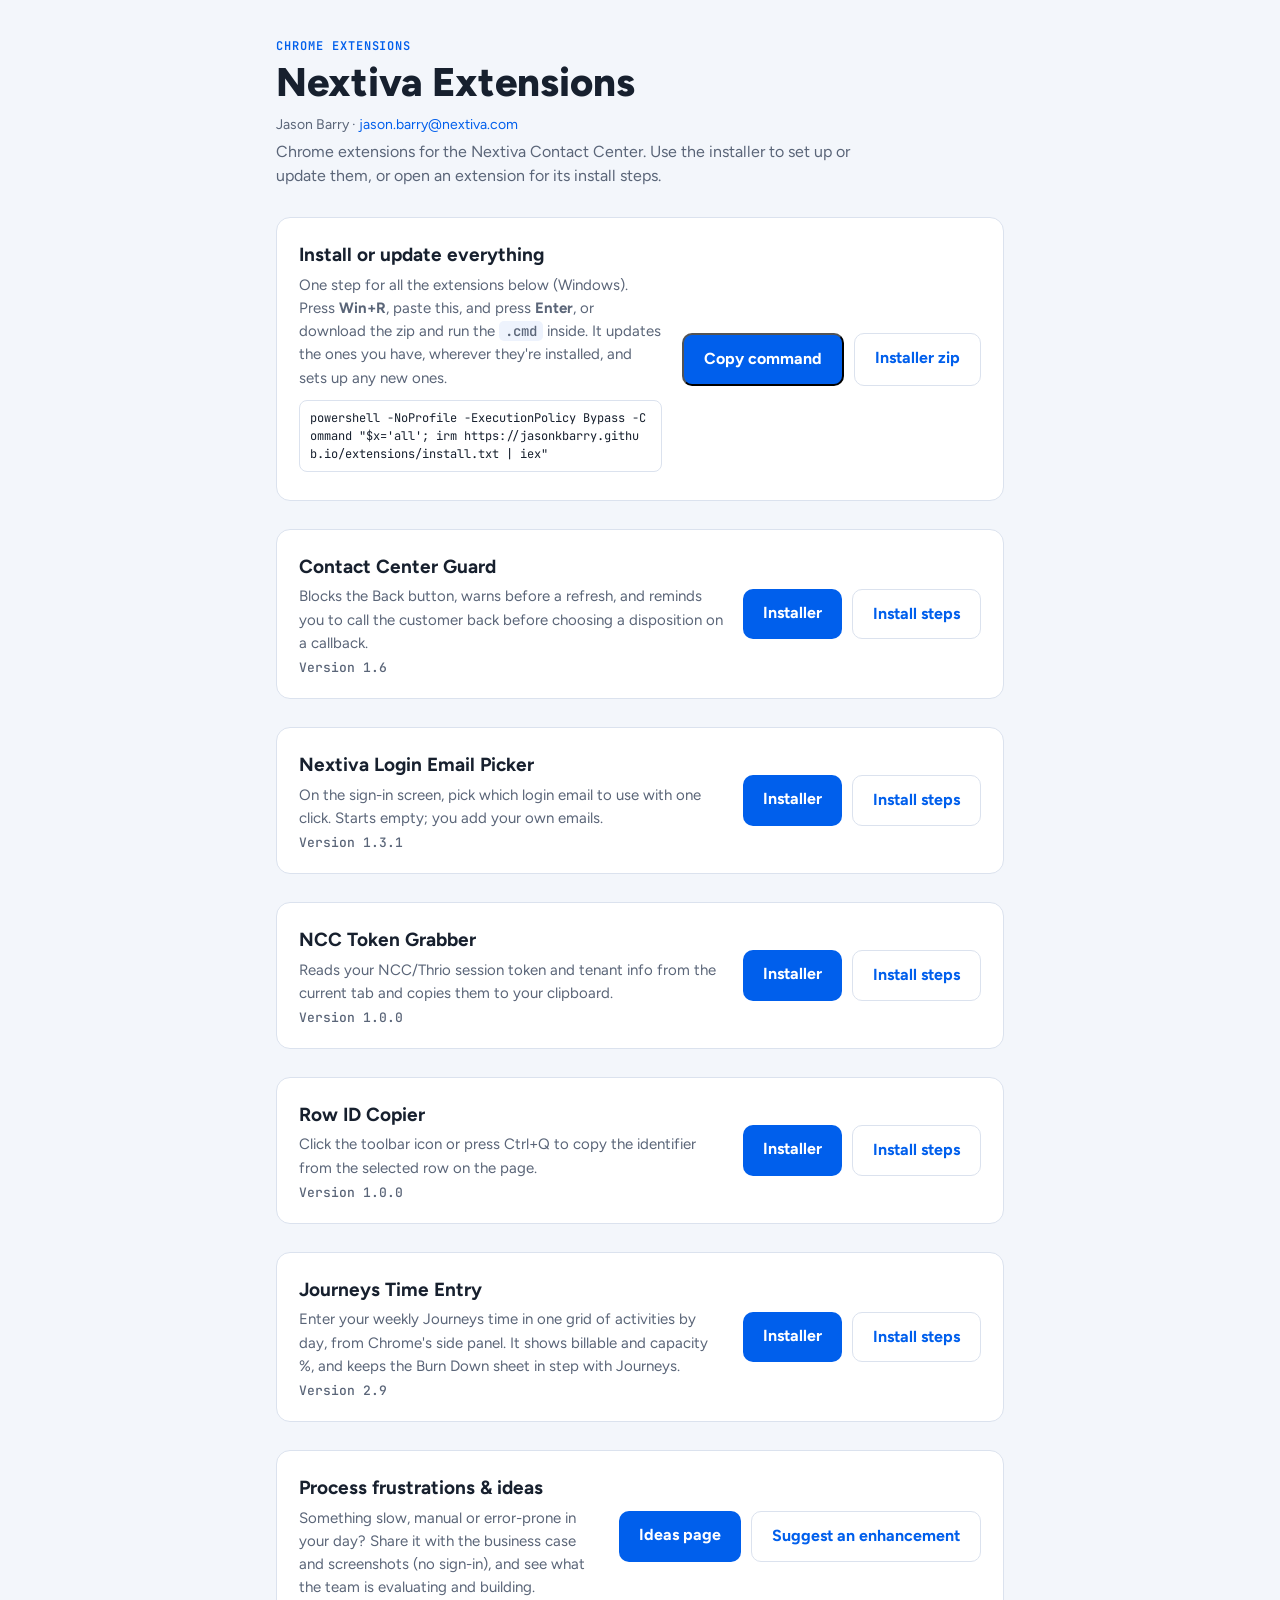
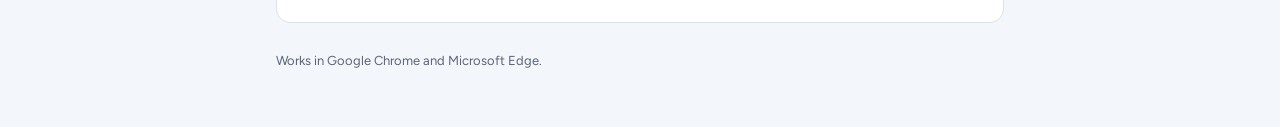
==== index.html @ 309cffff "Journeys Time Entry 2.9: explain out-of-date Burn Down script Save & test reports the script version" ====
<!doctype html>
<html lang="en">
<head>
<meta charset="utf-8">
<meta name="viewport" content="width=device-width, initial-scale=1">
<title>Nextiva Extensions</title>
<link rel="preconnect" href="https://fonts.googleapis.com">
<link rel="stylesheet" href="https://fonts.googleapis.com/css2?family=Figtree:wght@400;600;700;800&family=JetBrains+Mono:wght@500&display=swap">
<link rel="stylesheet" href="style.css">
</head>
<body>
<div class="wrap">
  <header>
    <div class="eyebrow">Chrome extensions</div>
    <h1>Nextiva Extensions</h1>
    <p class="byline">Jason Barry · <a href="mailto:jason.barry@nextiva.com">jason.barry@nextiva.com</a></p>
    <p class="lede">Chrome extensions for the Nextiva Contact Center. Use the installer to set up or update them, or open an extension for its install steps.</p>
  </header>
  <div class="card allcard">
    <div class="meta">
      <h3>Install or update everything</h3>
      <p>One step for all the extensions below (Windows). Press <strong>Win+R</strong>, paste this, and press <strong>Enter</strong>, or download the zip and run the <code>.cmd</code> inside. It updates the ones you have, wherever they're installed, and sets up any new ones.</p>
      <pre class="cmdline" id="cmd-all">powershell -NoProfile -ExecutionPolicy Bypass -Command &quot;$x=&#x27;all&#x27;; irm https://jasonkbarry.github.io/extensions/install.txt | iex&quot;</pre>
    </div>
    <div class="btns">
      <button class="btn" onclick="navigator.clipboard.writeText(document.getElementById('cmd-all').textContent);this.textContent='Copied';">Copy command</button>
      <a class="btn ghost" href="Install-AllNextivaExtensions.zip" download>Installer zip</a>
    </div>
  </div>
  <div class="card">
    <div class="meta">
      <h3>Contact Center Guard</h3>
      <p>Blocks the Back button, warns before a refresh, and reminds you to call the customer back before choosing a disposition on a callback.</p>
      <span class="file">Version 1.6</span>
    </div>
    <div class="btns">
      <a class="btn" href="Install-ContactCenterGuard.zip" download>Installer</a>
      <a class="btn ghost" href="contact-center-guard.html">Install steps</a>
    </div>
  </div>
  <div class="card">
    <div class="meta">
      <h3>Nextiva Login Email Picker</h3>
      <p>On the sign-in screen, pick which login email to use with one click. Starts empty; you add your own emails.</p>
      <span class="file">Version 1.3.1</span>
    </div>
    <div class="btns">
      <a class="btn" href="Install-EmailPicker.zip" download>Installer</a>
      <a class="btn ghost" href="email-picker.html">Install steps</a>
    </div>
  </div>
  <div class="card">
    <div class="meta">
      <h3>NCC Token Grabber</h3>
      <p>Reads your NCC/Thrio session token and tenant info from the current tab and copies them to your clipboard.</p>
      <span class="file">Version 1.0.0</span>
    </div>
    <div class="btns">
      <a class="btn" href="Install-NCCTokenGrabber.zip" download>Installer</a>
      <a class="btn ghost" href="ncc-token-grabber.html">Install steps</a>
    </div>
  </div>
  <div class="card">
    <div class="meta">
      <h3>Row ID Copier</h3>
      <p>Click the toolbar icon or press Ctrl+Q to copy the identifier from the selected row on the page.</p>
      <span class="file">Version 1.0.0</span>
    </div>
    <div class="btns">
      <a class="btn" href="Install-RowIDCopier.zip" download>Installer</a>
      <a class="btn ghost" href="row-id-copier.html">Install steps</a>
    </div>
  </div>
  <div class="card">
    <div class="meta">
      <h3>Journeys Time Entry</h3>
      <p>Enter your weekly Journeys time in one grid of activities by day, from Chrome's side panel. It shows billable and capacity %, and keeps the Burn Down sheet in step with Journeys.</p>
      <span class="file">Version 2.9</span>
    </div>
    <div class="btns">
      <a class="btn" href="Install-JourneysTimeEntry.zip" download>Installer</a>
      <a class="btn ghost" href="journeys-time-entry.html">Install steps</a>
    </div>
  </div>
  <div class="card">
    <div class="meta">
      <h3>Process frustrations &amp; ideas</h3>
      <p>Something slow, manual or error-prone in your day? Share it with the business case and screenshots (no sign-in), and see what the team is evaluating and building.</p>
    </div>
    <div class="btns">
      <a class="btn" href="ideas.html">Ideas page</a>
      <a class="btn ghost" href="https://github.com/jasonkbarry/extensions/issues/new?template=enhancement.yml" target="_blank">Suggest an enhancement</a>
    </div>
  </div>
  <footer>Works in Google Chrome and Microsoft Edge.</footer>
</div>
</body>
</html>
---- style.css ----
:root {
  --bg: #f3f6fb; --panel: #ffffff; --ink: #17202e; --muted: #5a6578; --line: #dbe2ee;
  --accent: #005fec; --accent-ink: #ffffff; --chip: #eef3fd;
  --font: "Figtree", "Segoe UI", system-ui, sans-serif;
  --mono: "JetBrains Mono", ui-monospace, Consolas, monospace;
}
@media (prefers-color-scheme: dark) {
  :root { --bg: #0f1520; --panel: #161e2c; --ink: #e8edf6; --muted: #9aa7bc; --line: #2a3446;
          --accent: #4d8dff; --accent-ink: #08101e; --chip: #1c2a44; color-scheme: dark; }
}
* { box-sizing: border-box; }
html { -webkit-text-size-adjust: 100%; }
body { margin: 0; background: var(--bg); color: var(--ink); font: 16px/1.55 var(--font); }
.wrap { max-width: 760px; margin: 0 auto; padding: 40px max(16px, env(safe-area-inset-right)) 56px max(16px, env(safe-area-inset-left)); display: grid; gap: 28px; }
a { color: var(--accent); }
.crumb { font-size: 14px; }
.eyebrow { font: 600 12px/1 var(--mono); letter-spacing: .08em; text-transform: uppercase; color: var(--accent); }
h1 { font-weight: 800; font-size: clamp(28px, 5vw, 40px); line-height: 1.1; margin: 8px 0 10px; text-wrap: balance; }
h2 { font-size: 20px; margin: 0 0 12px; }
.lede { margin: 0; color: var(--muted); max-width: 62ch; }
.card { background: var(--panel); border: 1px solid var(--line); border-radius: 14px; padding: 22px; display: flex; flex-wrap: wrap; align-items: center; gap: 14px 20px; }
.card .meta { flex: 1 1 260px; min-width: 0; display: grid; gap: 4px; }
.card h3 { margin: 0; font-size: 19px; }
.card p { margin: 0; color: var(--muted); font-size: 15px; }
.file { font: 500 13px var(--mono); color: var(--muted); overflow-wrap: anywhere; }
.btns { display: flex; flex-wrap: wrap; gap: 10px; }
.btn { display: inline-block; font-weight: 700; text-decoration: none; border-radius: 10px; padding: 12px 20px; background: var(--accent); color: var(--accent-ink); }
.btn.ghost { background: transparent; color: var(--accent); border: 1px solid var(--line); }
.btn:hover { filter: brightness(1.08); }
.btn:focus-visible { outline: 3px solid var(--ink); outline-offset: 2px; }
ol.steps { list-style: none; margin: 0; padding: 0; display: grid; gap: 14px; counter-reset: s; }
ol.steps li { counter-increment: s; display: grid; grid-template-columns: 32px 1fr; gap: 12px; }
ol.steps li::before { content: counter(s); width: 32px; height: 32px; border-radius: 50%; background: var(--chip); color: var(--accent); font-weight: 700; line-height: 32px; text-align: center; }
ol.steps li > div { min-width: 0; padding-top: 4px; }
ul.list { margin: 0; padding-left: 20px; display: grid; gap: 6px; }
code { font: 500 14px var(--mono); background: var(--chip); padding: 1px 6px; border-radius: 5px; overflow-wrap: anywhere; }
.note { font-size: 14px; color: var(--muted); margin: 0; }
footer { font-size: 13px; color: var(--muted); }

.byline { margin: 0 0 4px; font-size: 14px; color: var(--muted); }
.byline a { color: var(--accent); text-decoration: none; }
.byline a:hover { text-decoration: underline; }

.cmdline { white-space: pre-wrap; word-break: break-all; background: var(--panel); border: 1px solid var(--line); border-radius: 8px; padding: 8px 10px; margin: 6px 0; font: 12px/1.5 'JetBrains Mono', monospace; }
.btn.small { padding: 4px 12px; font-size: 13px; }
button.btn { font: inherit; font-weight: 700; cursor: pointer; }
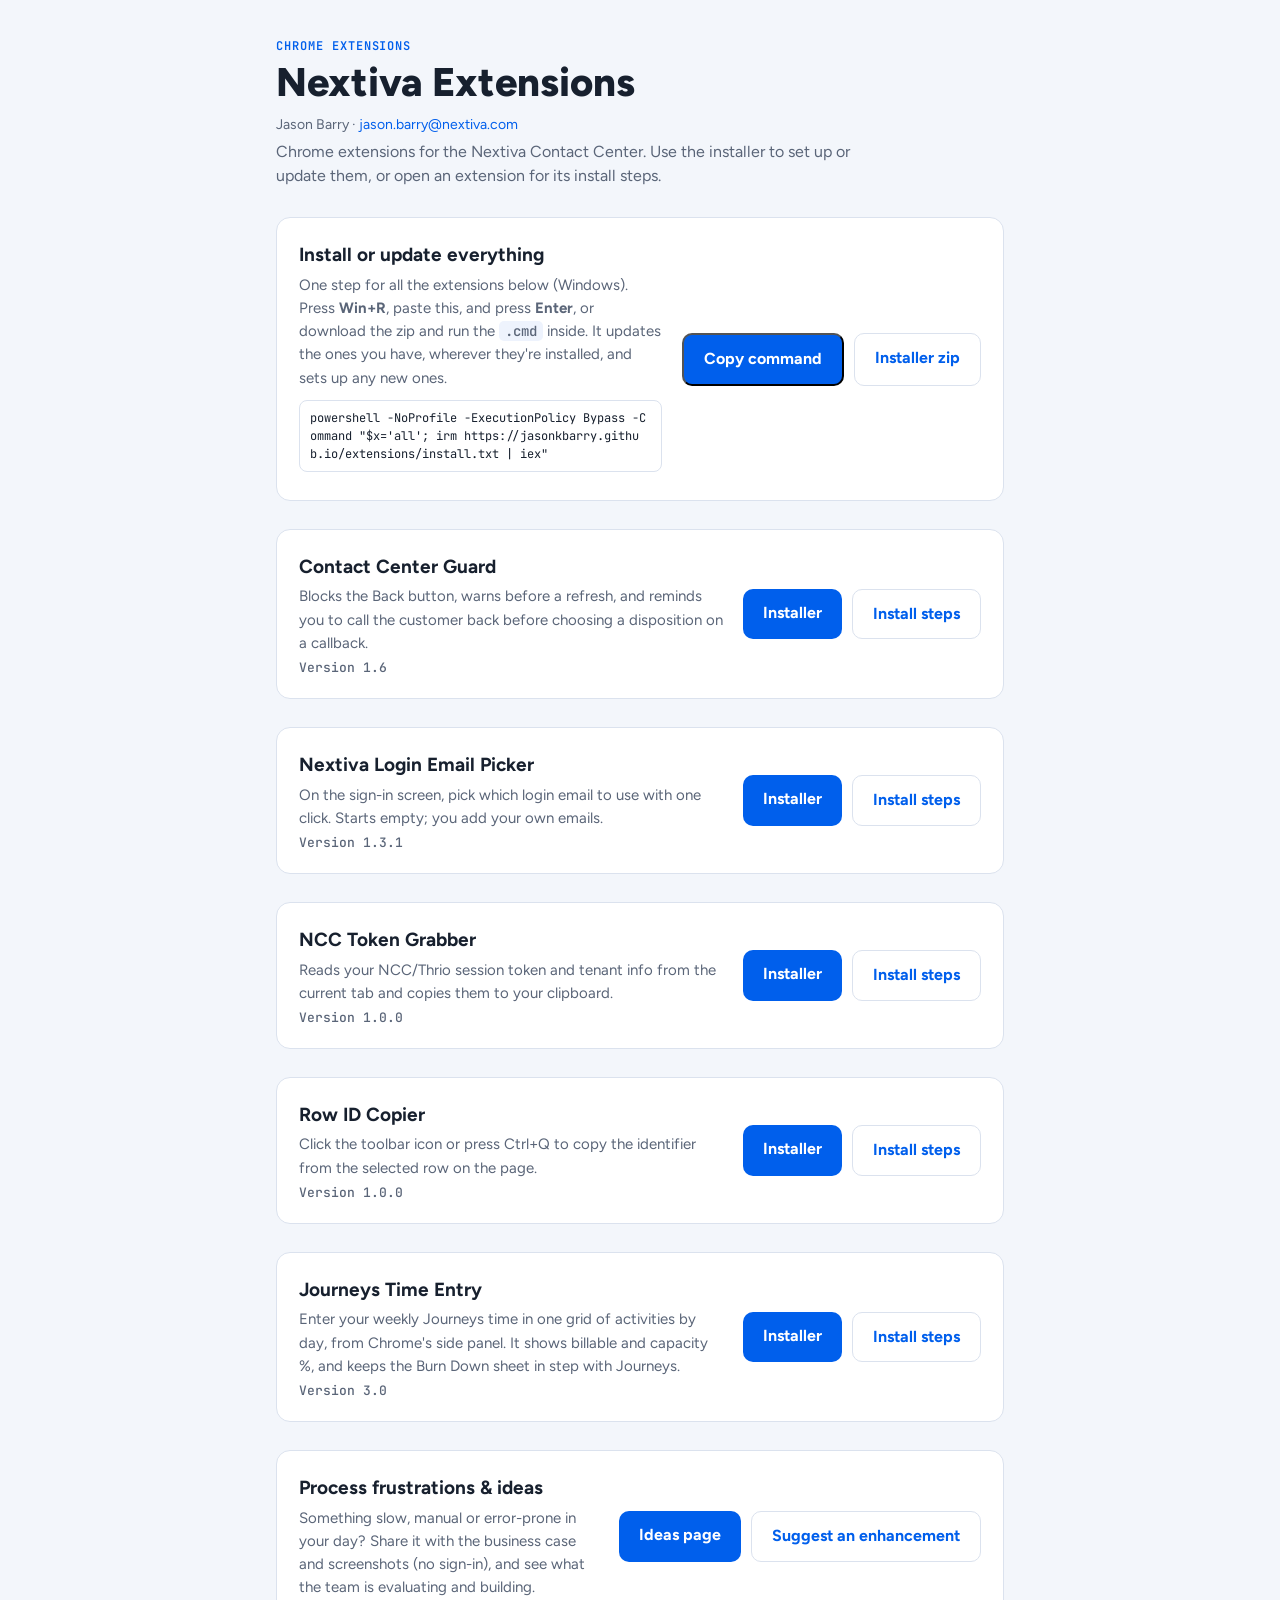
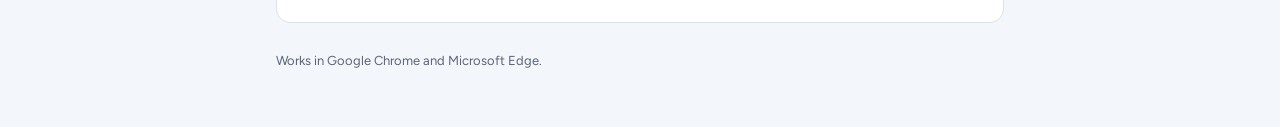
==== commit 7cd42560: "Journeys Time Entry 3.0: sign-in link and script link - Messages that need a Journeys sign-in includ" ====
--- a/index.html
+++ b/index.html
@@ -75,7 +75,7 @@
     <div class="meta">
       <h3>Journeys Time Entry</h3>
       <p>Enter your weekly Journeys time in one grid of activities by day, from Chrome's side panel. It shows billable and capacity %, and keeps the Burn Down sheet in step with Journeys.</p>
-      <span class="file">Version 2.9</span>
+      <span class="file">Version 3.0</span>
     </div>
     <div class="btns">
       <a class="btn" href="Install-JourneysTimeEntry.zip" download>Installer</a>
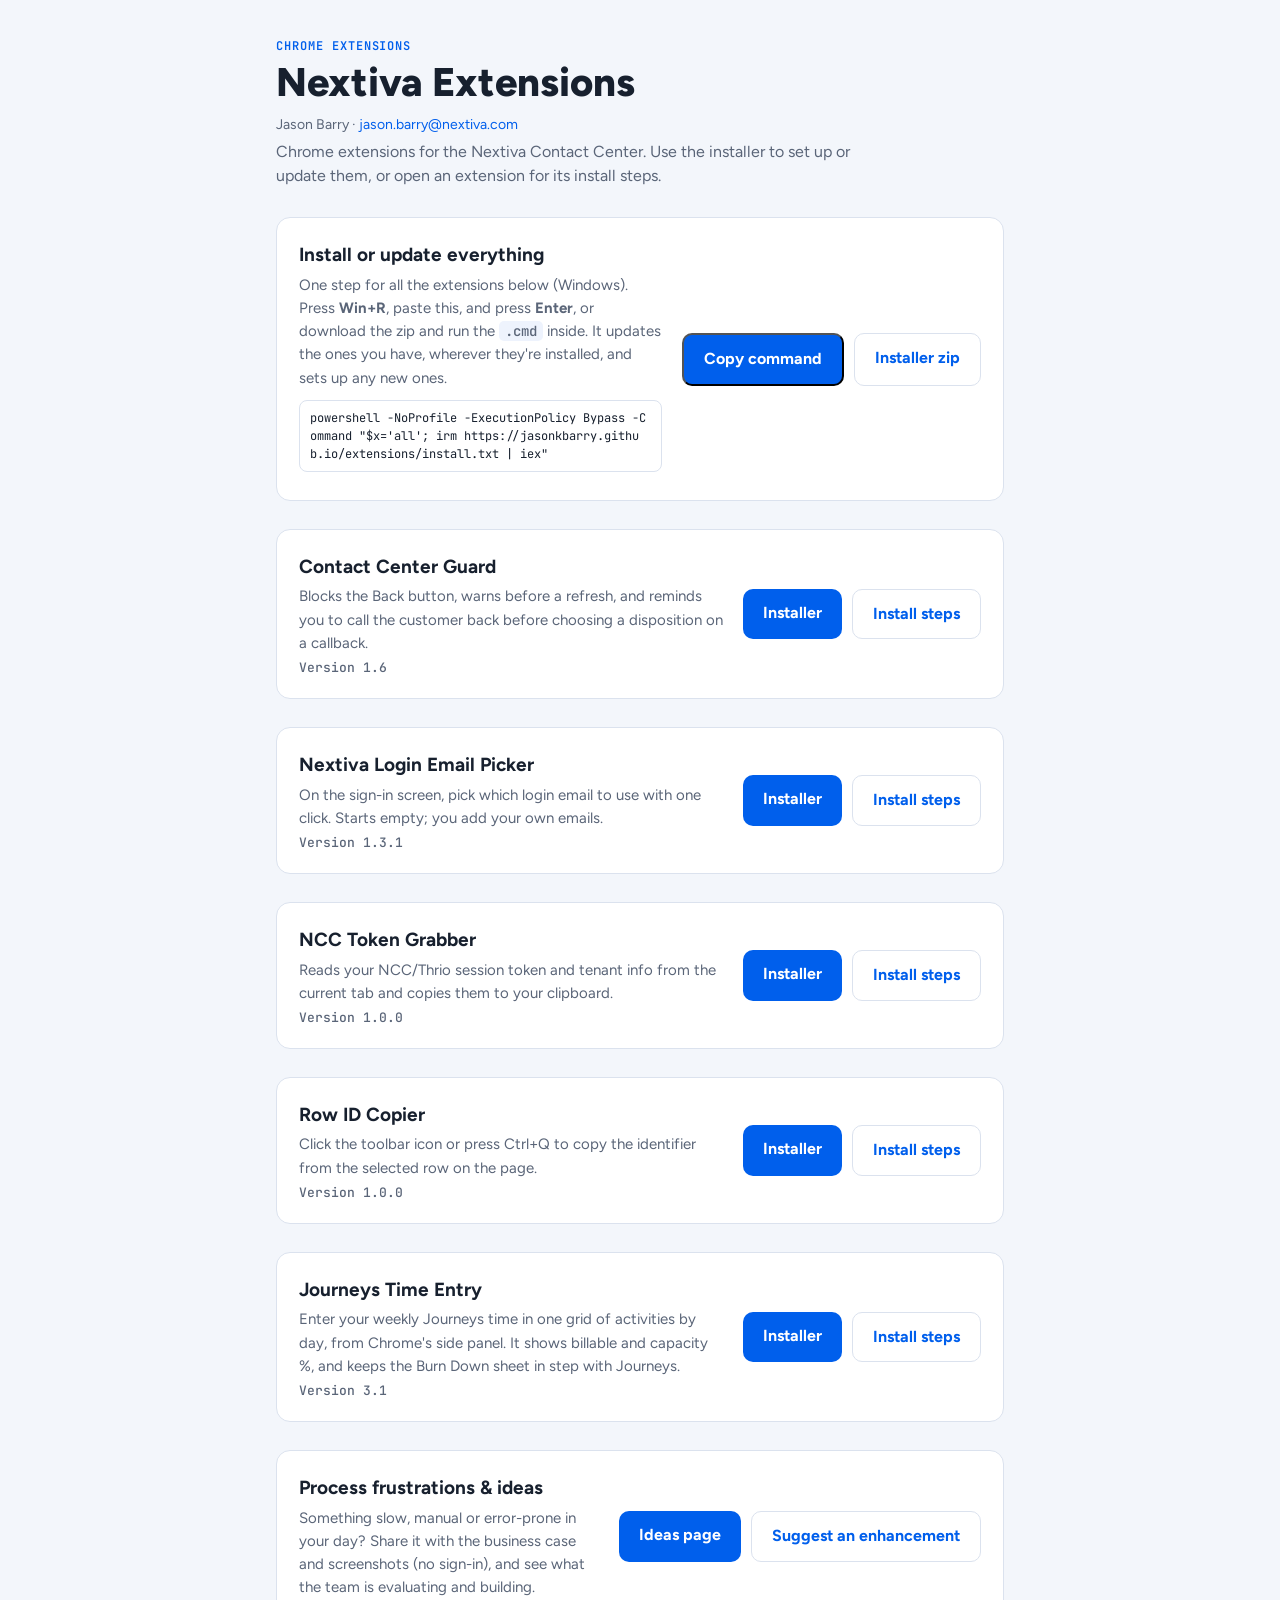
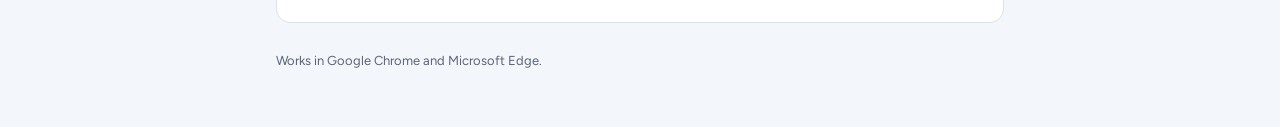
==== commit 75e7840d: "Journeys Time Entry 3.1: renew idle Journeys session; confirm board removal - On a 401 the extension" ====
--- a/index.html
+++ b/index.html
@@ -75,7 +75,7 @@
     <div class="meta">
       <h3>Journeys Time Entry</h3>
       <p>Enter your weekly Journeys time in one grid of activities by day, from Chrome's side panel. It shows billable and capacity %, and keeps the Burn Down sheet in step with Journeys.</p>
-      <span class="file">Version 3.0</span>
+      <span class="file">Version 3.1</span>
     </div>
     <div class="btns">
       <a class="btn" href="Install-JourneysTimeEntry.zip" download>Installer</a>
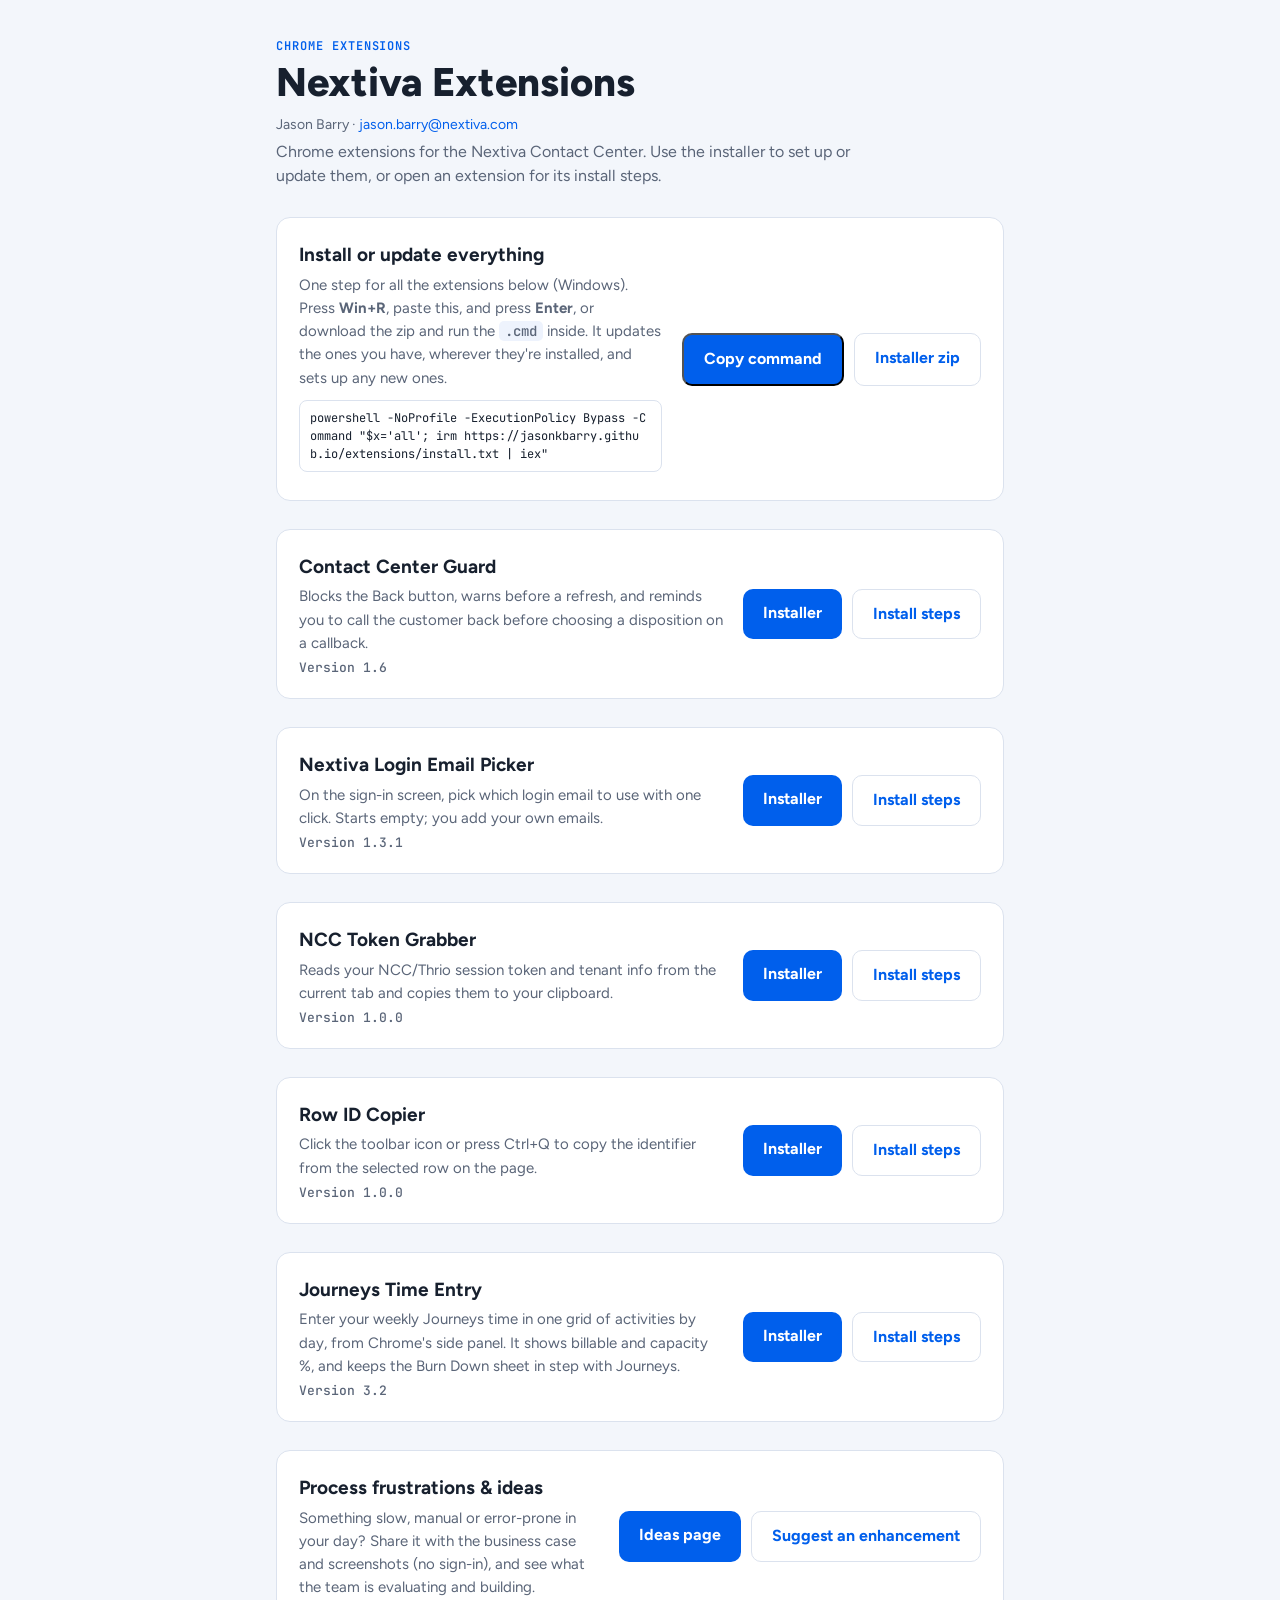
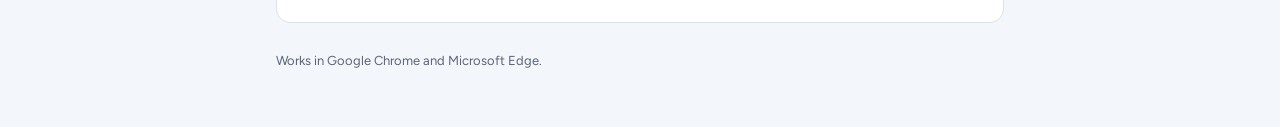
==== commit 718aff9a: "Journeys Time Entry 3.2: IE CSP levels CSP level dropdown adds Standard - IE, Advanced - IE and Sign" ====
--- a/index.html
+++ b/index.html
@@ -75,7 +75,7 @@
     <div class="meta">
       <h3>Journeys Time Entry</h3>
       <p>Enter your weekly Journeys time in one grid of activities by day, from Chrome's side panel. It shows billable and capacity %, and keeps the Burn Down sheet in step with Journeys.</p>
-      <span class="file">Version 3.1</span>
+      <span class="file">Version 3.2</span>
     </div>
     <div class="btns">
       <a class="btn" href="Install-JourneysTimeEntry.zip" download>Installer</a>
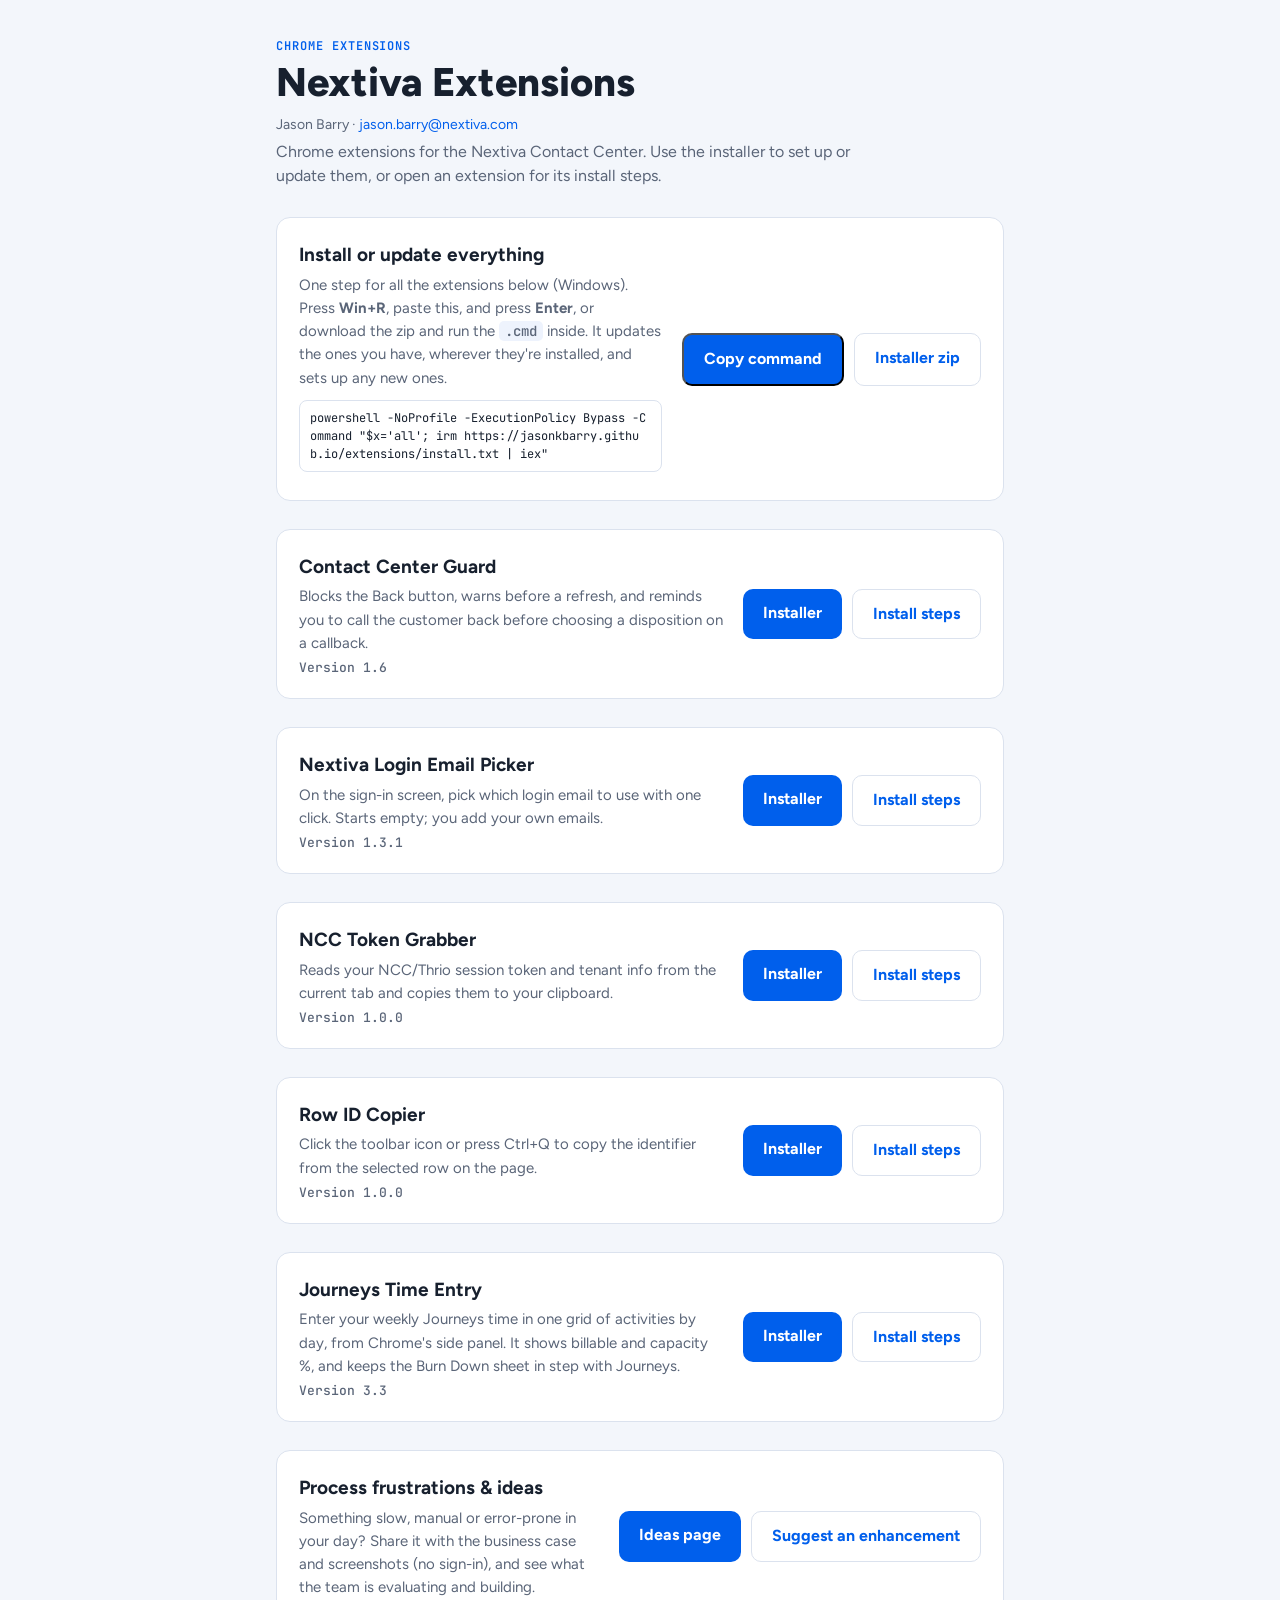
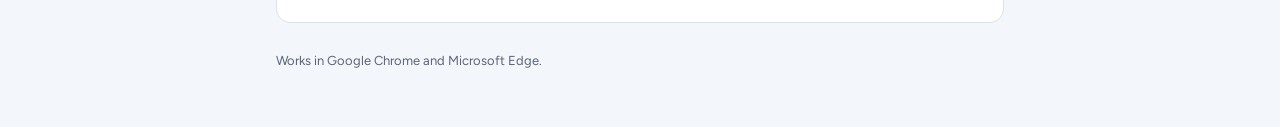
==== commit e2d45405: "Journeys Time Entry 3.3: Burn Down customer suggestions - Customer name and account boxes suggest cu" ====
--- a/index.html
+++ b/index.html
@@ -75,7 +75,7 @@
     <div class="meta">
       <h3>Journeys Time Entry</h3>
       <p>Enter your weekly Journeys time in one grid of activities by day, from Chrome's side panel. It shows billable and capacity %, and keeps the Burn Down sheet in step with Journeys.</p>
-      <span class="file">Version 3.2</span>
+      <span class="file">Version 3.3</span>
     </div>
     <div class="btns">
       <a class="btn" href="Install-JourneysTimeEntry.zip" download>Installer</a>
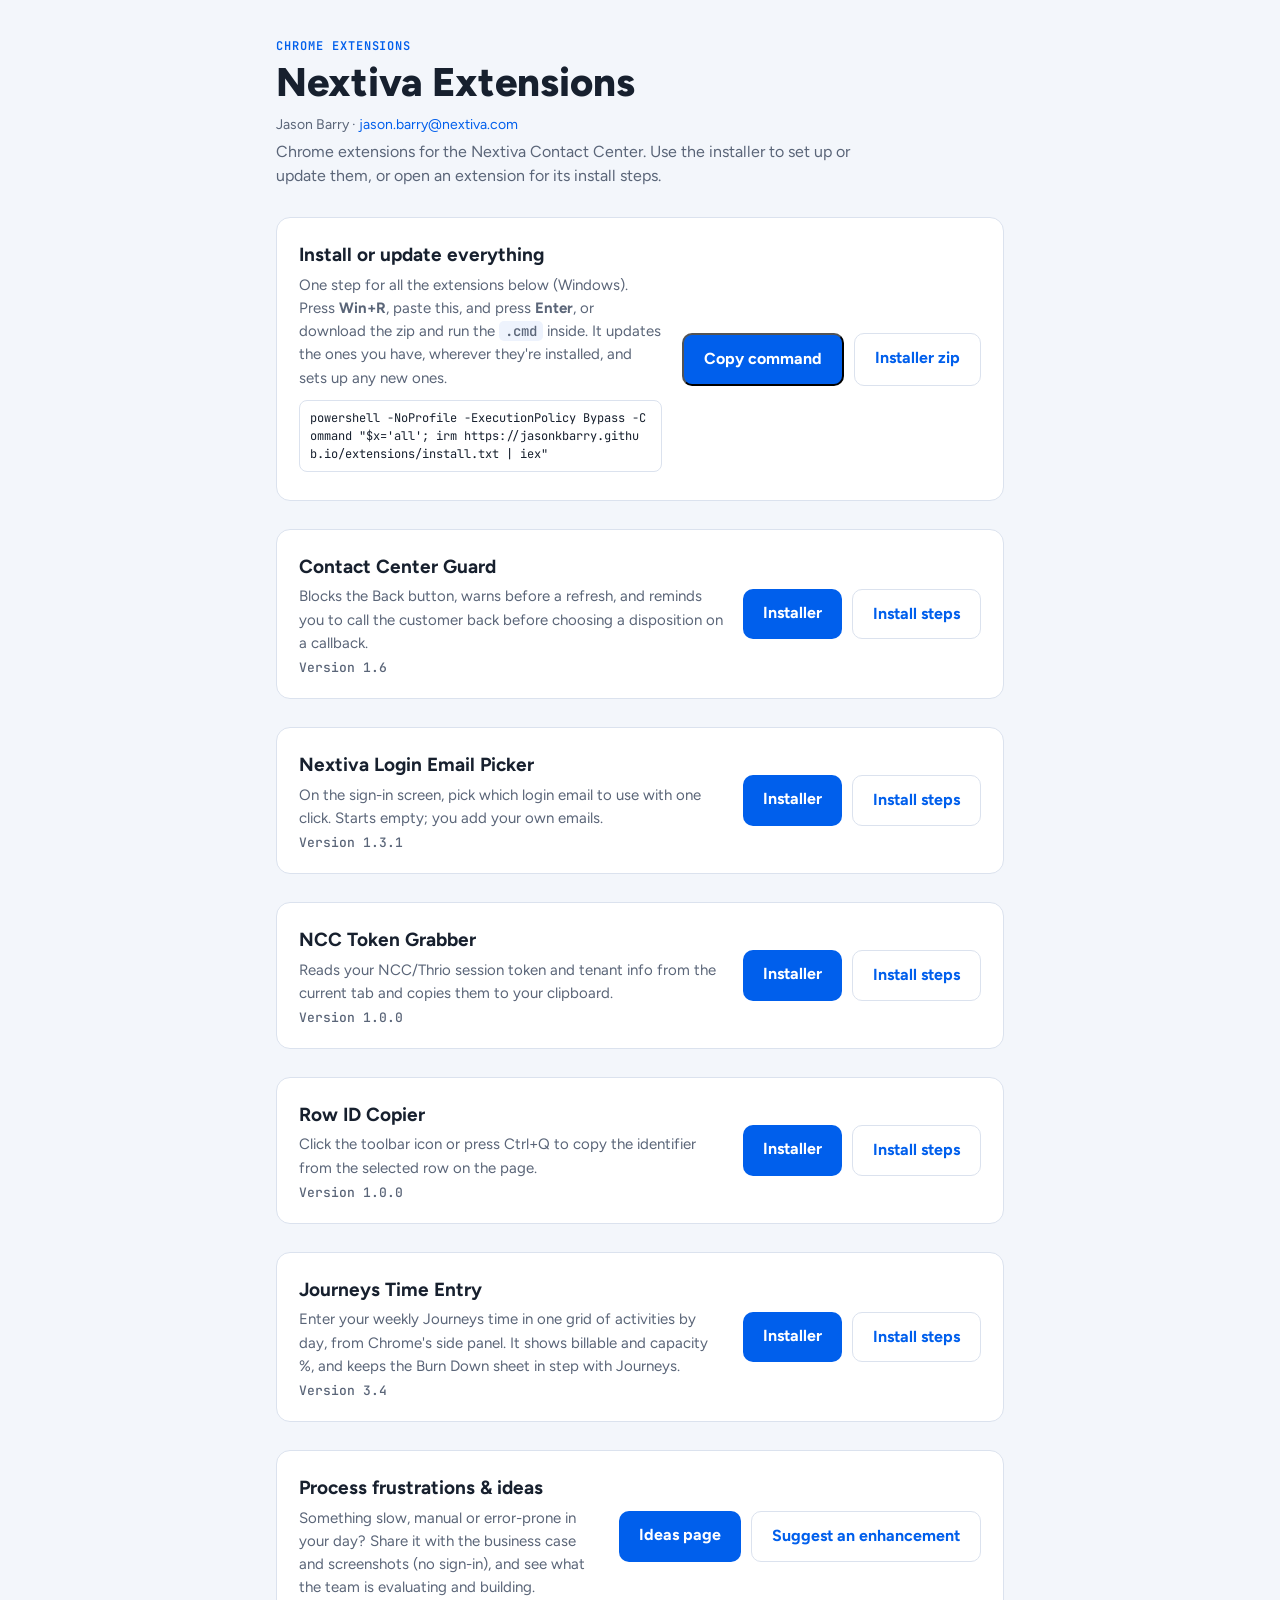
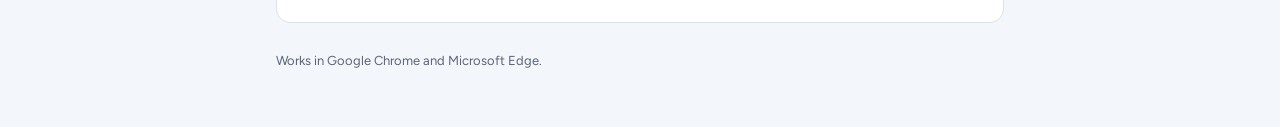
==== commit 91474a60: "Journeys Time Entry 3.4: team Burn Down script support - Team setup code (JTE1:...) fills in the she" ====
--- a/index.html
+++ b/index.html
@@ -75,7 +75,7 @@
     <div class="meta">
       <h3>Journeys Time Entry</h3>
       <p>Enter your weekly Journeys time in one grid of activities by day, from Chrome's side panel. It shows billable and capacity %, and keeps the Burn Down sheet in step with Journeys.</p>
-      <span class="file">Version 3.3</span>
+      <span class="file">Version 3.4</span>
     </div>
     <div class="btns">
       <a class="btn" href="Install-JourneysTimeEntry.zip" download>Installer</a>
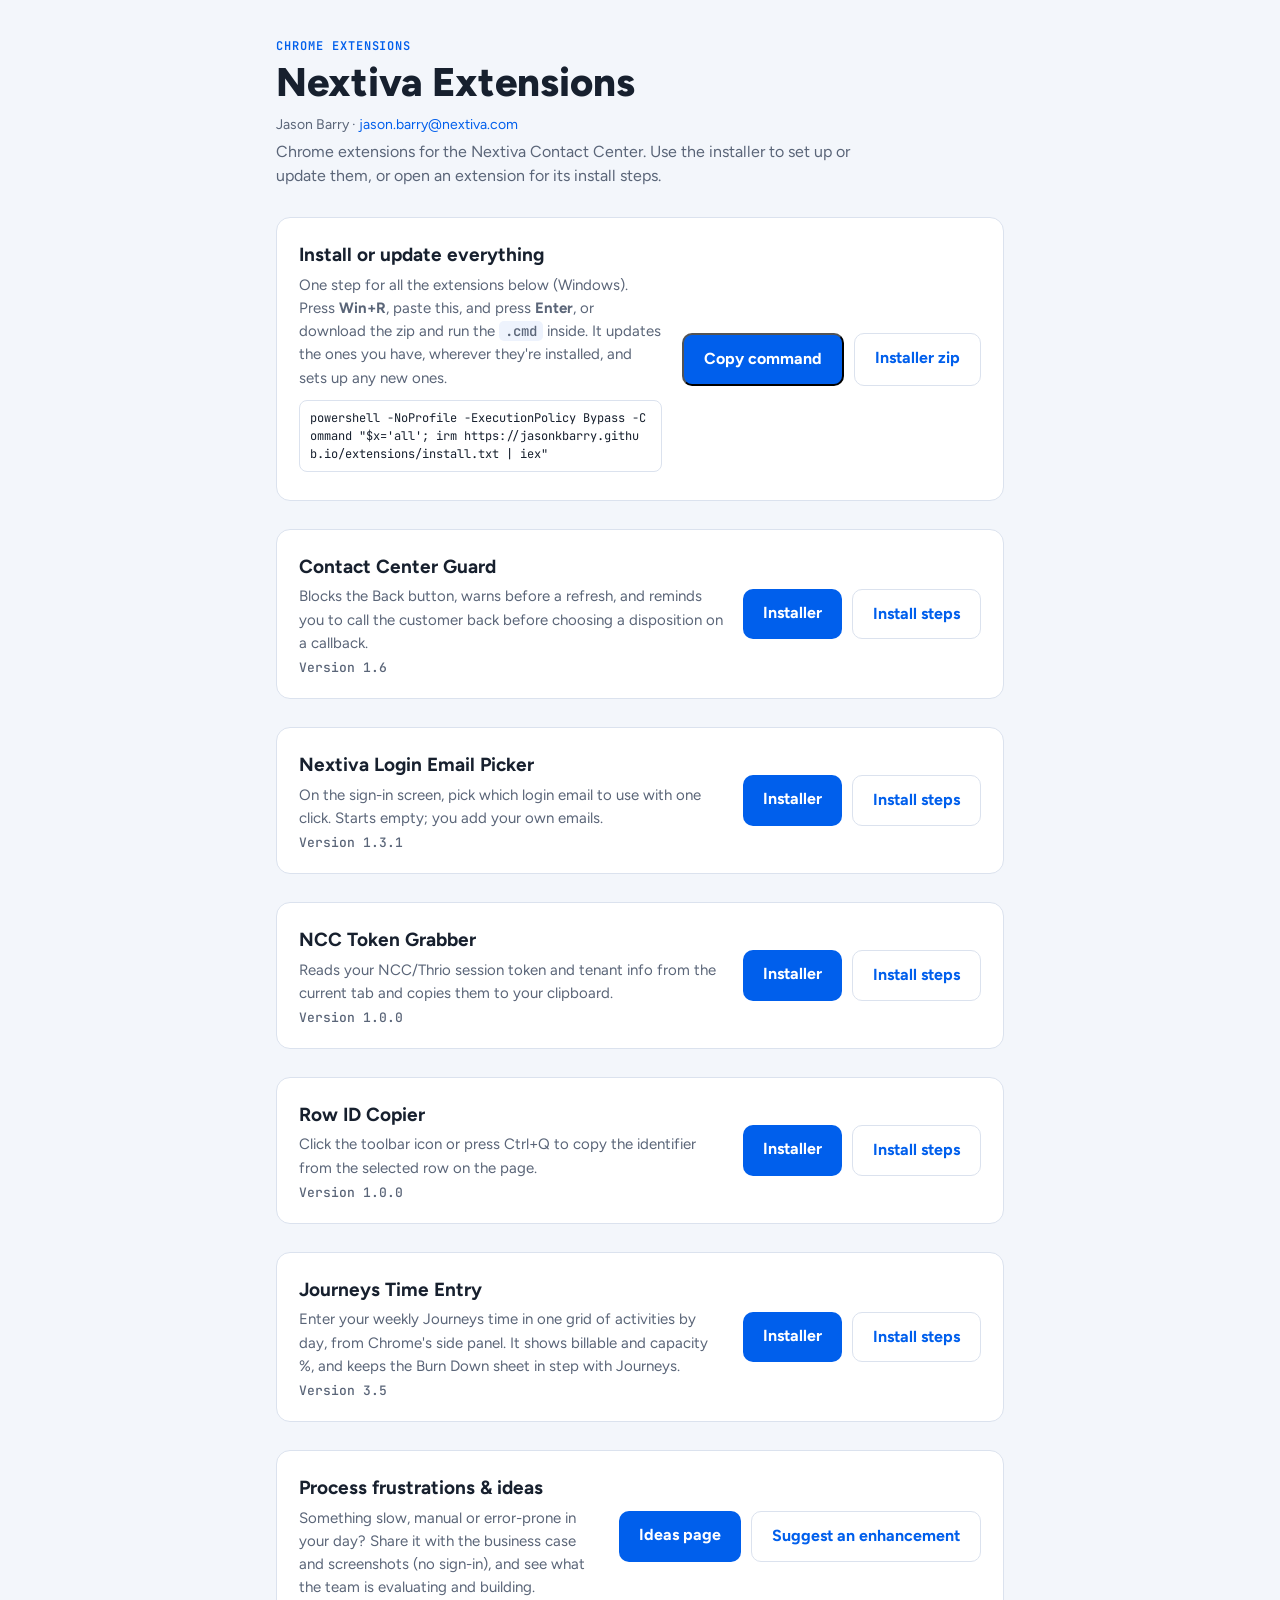
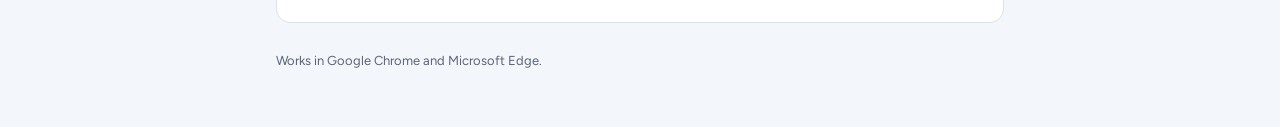
==== commit 88f3b9f0: "Journeys Time Entry 3.5: team Burn Down script built in The shared Burn Down script (Workspace-only " ====
--- a/index.html
+++ b/index.html
@@ -75,7 +75,7 @@
     <div class="meta">
       <h3>Journeys Time Entry</h3>
       <p>Enter your weekly Journeys time in one grid of activities by day, from Chrome's side panel. It shows billable and capacity %, and keeps the Burn Down sheet in step with Journeys.</p>
-      <span class="file">Version 3.4</span>
+      <span class="file">Version 3.5</span>
     </div>
     <div class="btns">
       <a class="btn" href="Install-JourneysTimeEntry.zip" download>Installer</a>
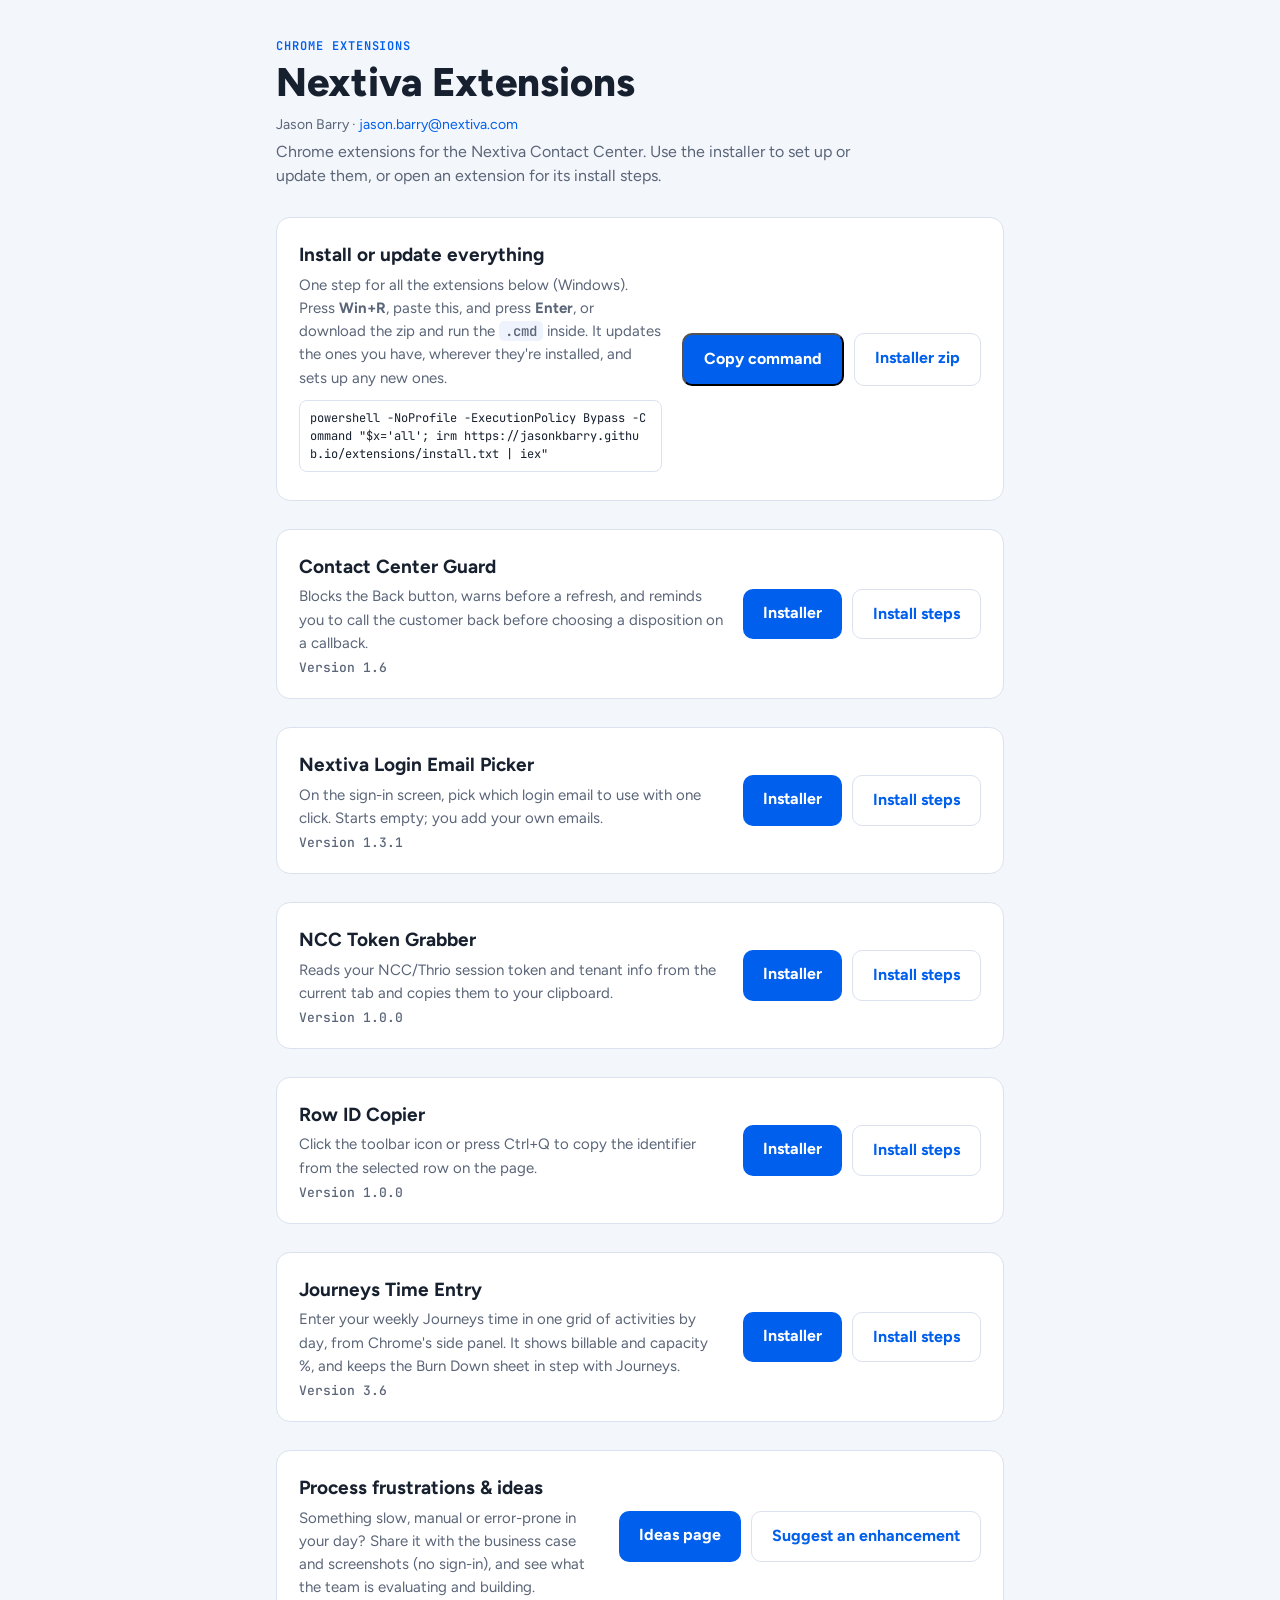
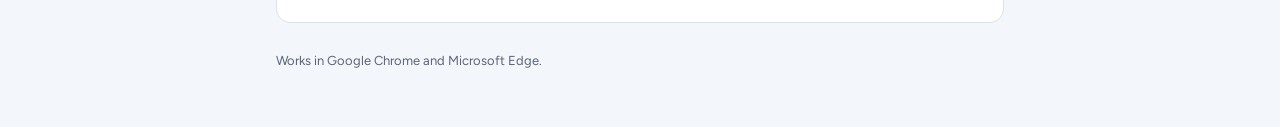
==== commit 687888f9: "Journeys Time Entry 3.6: one team script for everyone; Burn Down on/off - Personal Burn Down script " ====
--- a/index.html
+++ b/index.html
@@ -75,7 +75,7 @@
     <div class="meta">
       <h3>Journeys Time Entry</h3>
       <p>Enter your weekly Journeys time in one grid of activities by day, from Chrome's side panel. It shows billable and capacity %, and keeps the Burn Down sheet in step with Journeys.</p>
-      <span class="file">Version 3.5</span>
+      <span class="file">Version 3.6</span>
     </div>
     <div class="btns">
       <a class="btn" href="Install-JourneysTimeEntry.zip" download>Installer</a>
